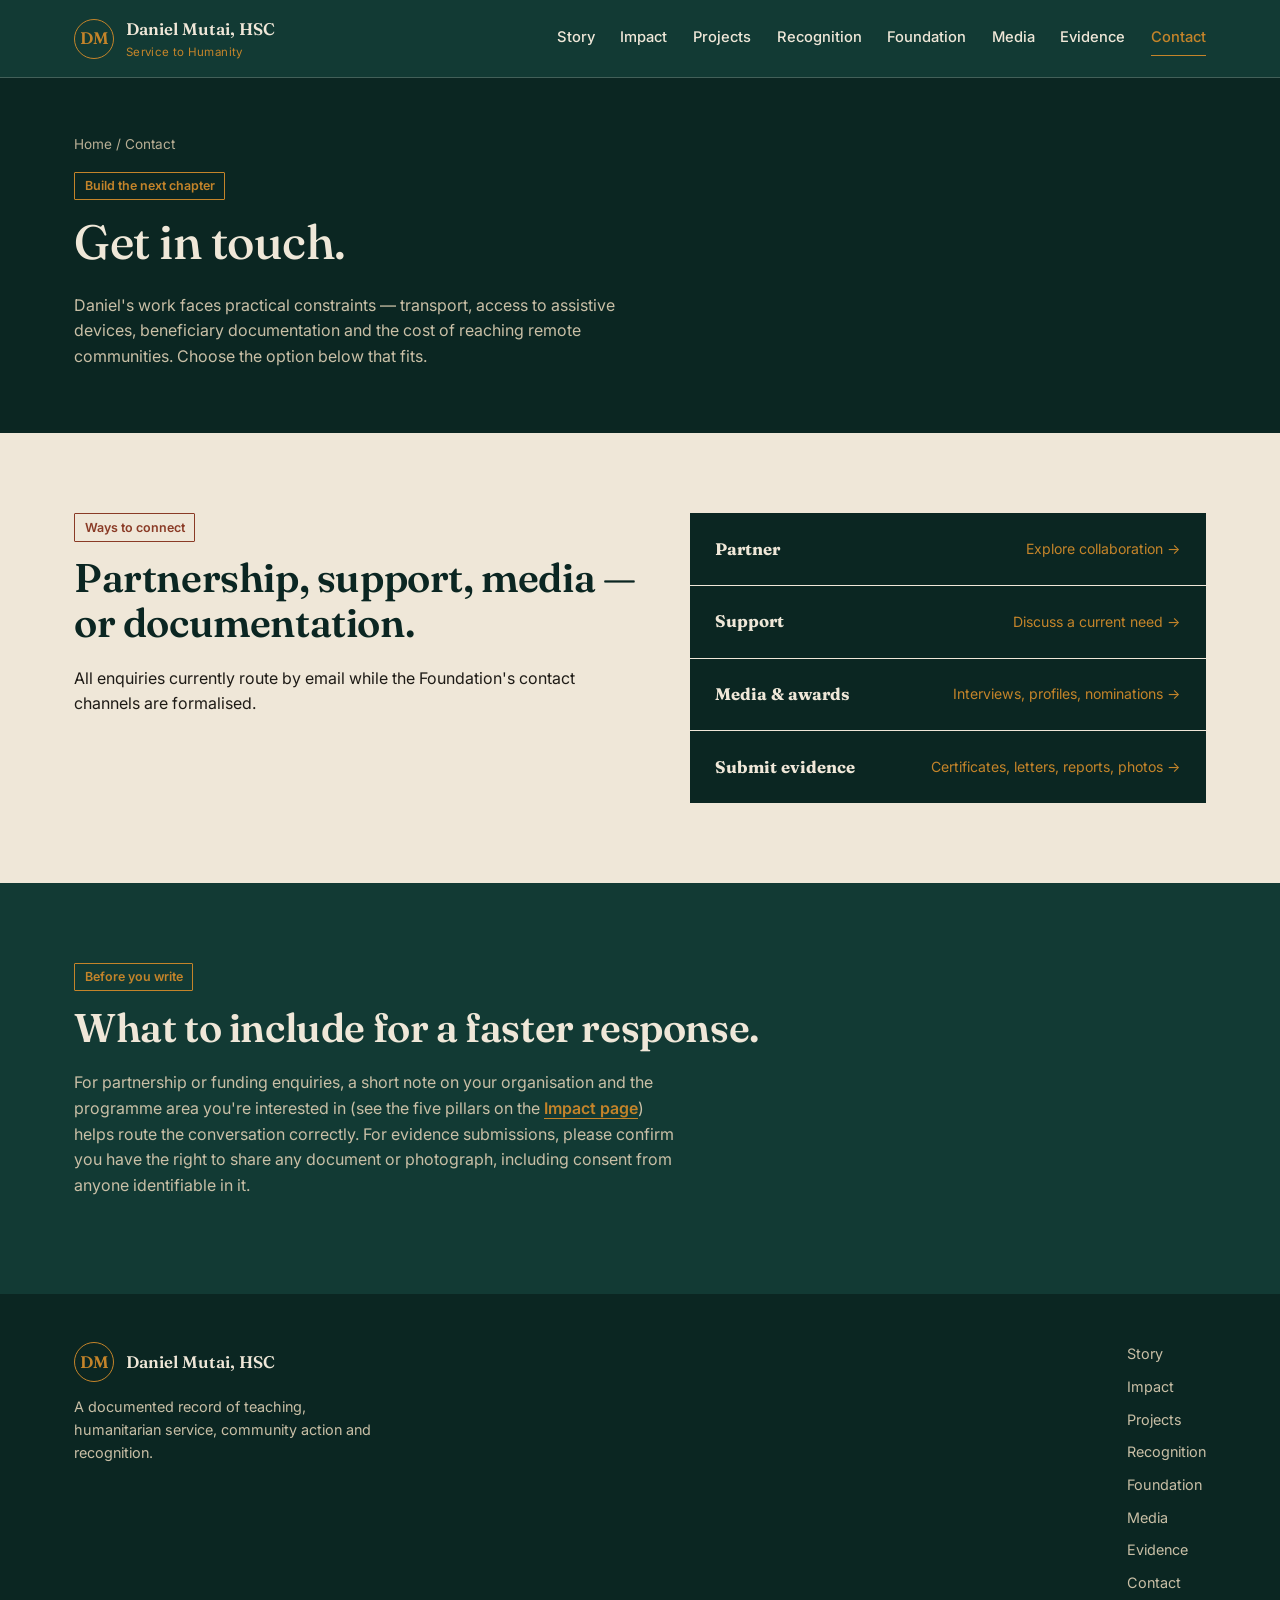
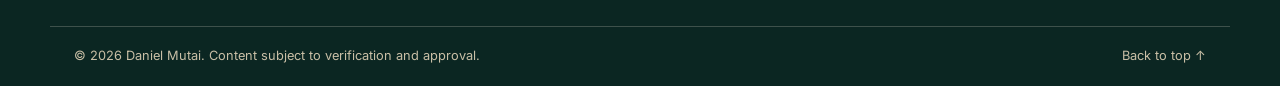
==== pages/contact.html @ 1864e858 "Add files via upload" ====
<!doctype html>
<html lang="en">
<head>
  <meta charset="utf-8">
  <meta name="viewport" content="width=device-width, initial-scale=1">
  <meta name="description" content="Get in touch with Daniel Mutai, HSC for partnerships, support, media enquiries or to contribute documentation to the Evidence Library.">
  <meta name="theme-color" content="#123A34">
  <link rel="canonical" href="contact.html">
  <title>Contact | Daniel Mutai, HSC</title>
  <link rel="stylesheet" href="../styles.css">
</head>
<body>
  <a class="skip-link" href="#main">Skip to content</a>
  <header class="site-header" id="top">
    <div class="container nav-wrap">
      <a class="brand" href="../index.html" aria-label="Daniel Mutai, HSC — home">
        <span class="brand-mark">DM</span>
        <span class="brand-text"><strong>Daniel Mutai, HSC</strong><small>Service to Humanity</small></span>
      </a>
      <button class="menu-toggle" aria-expanded="false" aria-controls="site-nav" aria-label="Open navigation">☰</button>
      <nav id="site-nav" class="site-nav">
        <a href="story.html">Story</a>
        <a href="impact.html">Impact</a>
        <a href="projects.html">Projects</a>
        <a href="recognition.html">Recognition</a>
        <a href="foundation.html">Foundation</a>
        <a href="media.html">Media</a>
        <a href="evidence.html">Evidence</a>
        <a href="contact.html">Contact</a>
      </nav>
    </div>
  </header>

  <main id="main">
    <section class="page-header">
      <div class="container">
        <p class="breadcrumb"><a href="../index.html">Home</a> / Contact</p>
        <p class="tag">Build the next chapter</p>
        <h1>Get in touch.</h1>
        <p style="max-width:60ch;color:#C9BFA6;">Daniel's work faces practical constraints — transport, access to assistive devices, beneficiary documentation and the cost of reaching remote communities. Choose the option below that fits.</p>
      </div>
    </section>

    <section class="section">
      <div class="container support-grid">
        <div>
          <p class="tag">Ways to connect</p>
          <h2>Partnership, support, media — or documentation.</h2>
          <p>All enquiries currently route by email while the Foundation's contact channels are formalised.</p>
        </div>
        <div class="support-options">
          <a href="mailto:nenyonn@gmail.com?subject=Partnership%20with%20Daniel%20Mutai" class="support-option"><strong>Partner</strong><span>Explore collaboration →</span></a>
          <a href="mailto:nenyonn@gmail.com?subject=Support%20for%20Daniel%20Mutai%20Foundation" class="support-option"><strong>Support</strong><span>Discuss a current need →</span></a>
          <a href="mailto:nenyonn@gmail.com?subject=Media%20or%20Award%20Enquiry" class="support-option"><strong>Media &amp; awards</strong><span>Interviews, profiles, nominations →</span></a>
          <a href="mailto:nenyonn@gmail.com?subject=Evidence%20Library%20Submission" class="support-option"><strong>Submit evidence</strong><span>Certificates, letters, reports, photos →</span></a>
        </div>
      </div>
    </section>

    <section class="section dark-section">
      <div class="container">
        <p class="tag tag-light">Before you write</p>
        <h2>What to include for a faster response.</h2>
        <p style="max-width:60ch;color:#C9BFA6;">For partnership or funding enquiries, a short note on your organisation and the programme area you're interested in (see the five pillars on the <a class="text-link" style="color:var(--gold);border-color:var(--gold);" href="impact.html">Impact page</a>) helps route the conversation correctly. For evidence submissions, please confirm you have the right to share any document or photograph, including consent from anyone identifiable in it.</p>
      </div>
    </section>
  </main>

  <footer class="site-footer">
    <div class="container footer-top">
      <div>
        <a class="footer-brand" href="../index.html">
          <span class="brand-mark">DM</span>
          <span class="brand-text"><strong>Daniel Mutai, HSC</strong></span>
        </a>
        <p class="footer-copy">A documented record of teaching, humanitarian service, community action and recognition.</p>
      </div>
      <nav class="footer-links" aria-label="Footer">
        <a href="story.html">Story</a>
        <a href="impact.html">Impact</a>
        <a href="projects.html">Projects</a>
        <a href="recognition.html">Recognition</a>
        <a href="foundation.html">Foundation</a>
        <a href="media.html">Media</a>
        <a href="evidence.html">Evidence</a>
        <a href="contact.html">Contact</a>
      </nav>
    </div>
    <div class="container footer-bottom">
      <span>© <span data-year></span> Daniel Mutai. Content subject to verification and approval.</span>
      <a href="#top">Back to top ↑</a>
    </div>
  </footer>
  <script src="../script.js"></script>
</body>
</html>
---- styles.css ----
/* ============================================================
   DANIEL MUTAI, HSC — Impact Portfolio
   Design tokens
   ------------------------------------------------------------
   Palette:
     --ink        #1E1B16  warm charcoal (body text)
     --paper      #EFE7D8  warm limestone (page background)
     --paper-deep #E4D9C4  deeper limestone (panels/cards)
     --pine       #123A34  deep pine green (primary / header / footer)
     --pine-deep  #0B2622  darker pine (hover states)
     --gold       #C4842A  marigold gold (primary accent — honour, textile)
     --rust       #8A3B26  brick rust (secondary accent — used sparingly,
                                        recognition / evidence markers)
     --line       #CBB999  hairline rule on paper
     --line-dark  rgba(239,231,216,0.22) hairline rule on pine
   Type:
     Display  — 'Fraunces' (serif, warm, has weight for an honorific)
     Body/UI  — 'Inter' (clean grotesk, does the reading work)
   ============================================================ */

@import url('https://fonts.googleapis.com/css2?family=Fraunces:opsz,wght@9..144,400;9..144,500;9..144,600;9..144,700&family=Inter:wght@400;500;600;700&display=swap');

:root{
  --ink:#1E1B16;
  --ink-soft:#4A4335;
  --paper:#EFE7D8;
  --paper-deep:#E4D9C4;
  --pine:#123A34;
  --pine-deep:#0B2622;
  --pine-soft:#1B4F47;
  --gold:#C4842A;
  --gold-deep:#A66C1E;
  --rust:#8A3B26;
  --line:#CBB999;
  --line-dark:rgba(239,231,216,0.22);
  --paper-text-on-pine:#EFE7D8;
  --radius:2px;
  --max:1180px;
  --serif:'Fraunces', Georgia, serif;
  --sans:'Inter', -apple-system, BlinkMacSystemFont, 'Segoe UI', sans-serif;
}

*,*::before,*::after{ box-sizing:border-box; }
html{ scroll-behavior:smooth; }
@media (prefers-reduced-motion: reduce){
  html{ scroll-behavior:auto; }
  *,*::before,*::after{ animation-duration:0.01ms !important; animation-iteration-count:1 !important; transition-duration:0.01ms !important; scroll-behavior:auto !important; }
}

body{
  margin:0;
  font-family:var(--sans);
  color:var(--ink);
  background:var(--paper);
  line-height:1.6;
  -webkit-font-smoothing:antialiased;
}

img{ max-width:100%; display:block; }
a{ color:inherit; }

h1,h2,h3,h4{
  font-family:var(--serif);
  font-weight:600;
  line-height:1.12;
  margin:0 0 0.5em;
  letter-spacing:-0.01em;
  color:var(--pine-deep);
}
h1{ font-size:clamp(2.4rem, 5vw, 4.2rem); font-weight:500; }
h2{ font-size:clamp(1.7rem, 3.2vw, 2.5rem); }
h3{ font-size:1.2rem; }

p{ margin:0 0 1em; max-width:62ch; }
p.wide{ max-width:none; }

.container{
  max-width:var(--max);
  margin:0 auto;
  padding:0 1.5rem;
}

.skip-link{
  position:absolute; left:-999px; top:0;
  background:var(--gold); color:var(--pine-deep);
  padding:0.75rem 1.25rem; z-index:1000; font-weight:600;
}
.skip-link:focus{ left:1rem; top:1rem; }

:focus-visible{ outline:3px solid var(--gold); outline-offset:2px; }

/* ---------- Header ---------- */
.site-header{
  background:var(--pine);
  color:var(--paper);
  border-bottom:1px solid var(--line-dark);
  position:sticky; top:0; z-index:200;
}
.nav-wrap{
  display:flex; align-items:center; justify-content:space-between;
  padding:1rem 1.5rem;
  gap:1rem;
}
.brand{
  display:flex; align-items:center; gap:0.75rem;
  text-decoration:none; color:var(--paper);
}
.brand-mark{
  font-family:var(--serif); font-weight:600; font-size:1.05rem;
  border:1px solid var(--gold); color:var(--gold);
  width:2.5rem; height:2.5rem; display:flex; align-items:center; justify-content:center;
  border-radius:50%;
  flex-shrink:0;
}
.brand-text strong{
  display:block; font-family:var(--serif); font-size:1.05rem; font-weight:600;
}
.brand-text small{
  display:block; font-size:0.72rem; color:var(--gold); letter-spacing:0.03em;
}
.menu-toggle{
  display:none; background:none; border:1px solid var(--line-dark); color:var(--paper);
  font-size:1.2rem; padding:0.4rem 0.7rem; cursor:pointer;
}
.site-nav{ display:flex; align-items:center; gap:1.6rem; flex-wrap:wrap; }
.site-nav a{
  text-decoration:none; color:var(--paper); font-size:0.92rem; font-weight:500;
  padding:0.3rem 0; border-bottom:1px solid transparent;
}
.site-nav a:hover, .site-nav a.active{ border-bottom-color:var(--gold); color:var(--gold); }

@media (max-width:900px){
  .menu-toggle{ display:block; }
  .site-nav{
    display:none; flex-direction:column; align-items:flex-start; gap:0.9rem;
    width:100%; padding:1rem 1.5rem 1.5rem;
    background:var(--pine);
  }
  .site-nav.open{ display:flex; }
}

/* ---------- Hero ---------- */
.hero{ position:relative; color:var(--paper); overflow:hidden; }
.hero-image{ position:absolute; inset:0; }
.hero-image img{ width:100%; height:100%; object-fit:cover; }
.hero-overlay{
  position:absolute; inset:0;
  background:linear-gradient(100deg, rgba(11,38,34,0.94) 0%, rgba(11,38,34,0.82) 42%, rgba(11,38,34,0.45) 100%);
}
.hero-content{ position:relative; padding:6.5rem 1.5rem 5rem; max-width:760px; }
.hero-tag{
  font-family:var(--sans); font-weight:600; color:var(--gold);
  font-size:0.95rem; letter-spacing:0.02em; margin-bottom:1rem;
  display:flex; align-items:center; gap:0.6rem;
}
.hero-tag .badge{
  border:1px solid var(--gold); padding:0.15rem 0.55rem; border-radius:1px; font-size:0.78rem;
}
.hero h1{ color:var(--paper); }
.hero .role-line{
  font-size:1.15rem; color:#D9CFB8; margin-bottom:1.2rem; font-weight:500;
}
.hero-copy{ font-size:1.08rem; color:#E7DFCC; max-width:56ch; }
.hero-actions{ display:flex; gap:1rem; flex-wrap:wrap; margin-top:1.6rem; }

.button{
  display:inline-block; text-decoration:none; font-weight:600; font-size:0.95rem;
  padding:0.85rem 1.6rem; border-radius:1px; border:1px solid transparent;
  transition:background 0.15s ease, color 0.15s ease, border-color 0.15s ease;
}
.button-primary{ background:var(--gold); color:var(--pine-deep); }
.button-primary:hover{ background:var(--gold-deep); }
.button-ghost{ border-color:rgba(239,231,216,0.5); color:var(--paper); }
.button-ghost:hover{ border-color:var(--gold); color:var(--gold); }
.button-dark{ background:var(--pine); color:var(--paper); }
.button-dark:hover{ background:var(--pine-deep); }

/* ---------- Passport / stat strip ---------- */
.passport{
  background:var(--paper-deep);
  border-bottom:1px solid var(--line);
}
.passport-grid{
  display:grid; grid-template-columns:repeat(5,1fr);
  gap:0;
}
.passport-grid > div{
  padding:1.6rem 1.4rem;
  border-left:1px solid var(--line);
}
.passport-grid > div:first-child{ border-left:none; }
.passport-grid strong{
  display:block; font-family:var(--serif); font-size:1.7rem; color:var(--pine); font-weight:600;
}
.passport-grid span{ font-size:0.82rem; color:var(--ink-soft); }
@media (max-width:900px){
  .passport-grid{ grid-template-columns:repeat(2,1fr); }
  .passport-grid > div:nth-child(3){ border-left:none; }
}

/* ---------- Sections ---------- */
.section{ padding:5rem 0; }
.section-tight{ padding:3.5rem 0; }
.section-heading{ max-width:640px; margin-bottom:2.5rem; }
.section-heading p{ color:var(--ink-soft); }
.dark-section{ background:var(--pine); color:var(--paper); }
.dark-section h2, .dark-section h3{ color:var(--paper); }
.dark-section .section-heading p{ color:#C9BFA6; }
.deep-section{ background:var(--pine-deep); color:var(--paper); }
.deep-section h2, .deep-section h3{ color:var(--paper); }

.two-col{ display:grid; grid-template-columns:1fr 1fr; gap:3rem; align-items:start; }
@media (max-width:800px){ .two-col{ grid-template-columns:1fr; } }

.tag{
  display:inline-block; font-size:0.78rem; font-weight:600; color:var(--rust);
  border:1px solid var(--rust); padding:0.2rem 0.6rem; border-radius:1px; margin-bottom:0.9rem;
}
.tag-gold{ color:var(--gold-deep); border-color:var(--gold-deep); }
.tag-light{ color:var(--gold); border-color:var(--gold); }

/* ---------- Cards / grids ---------- */
.card-grid{ display:grid; grid-template-columns:repeat(3,1fr); gap:1.6rem; }
@media (max-width:900px){ .card-grid{ grid-template-columns:repeat(2,1fr); } }
@media (max-width:600px){ .card-grid{ grid-template-columns:1fr; } }

.pillar-card{
  background:var(--paper-deep);
  border:1px solid var(--line);
  padding:1.8rem 1.6rem;
}
.pillar-card .icon{ font-size:1.6rem; color:var(--pine); margin-bottom:0.9rem; }
.pillar-card h3{ margin-bottom:0.5rem; }
.pillar-card p{ font-size:0.95rem; color:var(--ink-soft); margin-bottom:0.6rem; }
.pillar-card .status{ font-size:0.78rem; font-weight:600; color:var(--rust); }

.evidence-card{
  border:1px solid var(--line);
  padding:1.6rem;
  background:var(--paper);
}
.evidence-card h3{ margin-bottom:0.4rem; }
.evidence-card .count{
  font-family:var(--serif); font-size:2.2rem; color:var(--pine); display:block; margin-bottom:0.3rem;
}
.evidence-card .status-pending{
  display:inline-block; margin-top:0.6rem; font-size:0.78rem; font-weight:600;
  color:var(--rust); border-top:1px solid var(--line); padding-top:0.6rem;
}

/* ---------- Timeline ---------- */
.timeline{ position:relative; padding-left:2rem; border-left:2px solid var(--line); }
.timeline article{ position:relative; padding-bottom:2.4rem; }
.timeline article:last-child{ padding-bottom:0; }
.timeline article::before{
  content:''; position:absolute; left:-2.55rem; top:0.3rem;
  width:0.7rem; height:0.7rem; background:var(--gold); border-radius:50%;
  border:2px solid var(--paper);
}
.timeline .year{
  font-family:var(--serif); color:var(--pine); font-weight:600; font-size:1rem; display:block; margin-bottom:0.2rem;
}
.timeline h3{ margin-bottom:0.3rem; font-size:1.05rem; }
.timeline p{ color:var(--ink-soft); font-size:0.95rem; }

/* ---------- Recognition / award list ---------- */
.award-list{ display:flex; flex-direction:column; gap:0; border-top:1px solid var(--line); }
.award-row{
  display:grid; grid-template-columns:5rem 1fr auto; gap:1.2rem; align-items:center;
  padding:1.3rem 0; border-bottom:1px solid var(--line);
}
.award-row .year{ font-family:var(--serif); font-size:1.1rem; color:var(--pine); }
.award-row h3{ font-size:1.02rem; margin-bottom:0.15rem; }
.award-row p{ font-size:0.88rem; color:var(--ink-soft); margin:0; }
.award-row .verify{ font-size:0.78rem; font-weight:600; white-space:nowrap; }
.verify-confirmed{ color:var(--pine); }
.verify-pending{ color:var(--rust); }
@media (max-width:700px){
  .award-row{ grid-template-columns:1fr; gap:0.3rem; }
}

/* ---------- Quote ---------- */
.quote{ display:flex; gap:0.8rem; align-items:flex-start; margin:1.4rem 0; }
.quote span{ font-family:var(--serif); font-size:2.4rem; color:var(--gold); line-height:1; }
.quote p{ font-family:var(--serif); font-size:1.25rem; font-style:italic; color:var(--pine-deep); margin:0; }

/* ---------- Media / press ---------- */
.media-card{
  display:grid; grid-template-columns:auto 1fr; gap:1.5rem;
  border:1px solid var(--line); padding:1.8rem; align-items:start; background:var(--paper-deep);
}
.media-badge{
  background:var(--pine); color:var(--paper); font-size:0.72rem; font-weight:700;
  padding:0.35rem 0.6rem; letter-spacing:0.04em;
}
.media-date{ font-size:0.85rem; color:var(--ink-soft); margin-bottom:0.3rem; }
@media (max-width:600px){ .media-card{ grid-template-columns:1fr; } }

/* ---------- Support / contact ---------- */
.support-grid{ display:grid; grid-template-columns:1.1fr 1fr; gap:3rem; align-items:start; }
@media (max-width:850px){ .support-grid{ grid-template-columns:1fr; } }
.support-options{ display:flex; flex-direction:column; gap:1px; background:var(--line-dark); }
.support-option{
  display:flex; justify-content:space-between; align-items:center;
  background:var(--pine-deep); color:var(--paper); text-decoration:none;
  padding:1.4rem 1.6rem; transition:background 0.15s ease;
}
.support-option:hover{ background:var(--pine-soft); }
.support-option strong{ font-family:var(--serif); font-size:1.05rem; }
.support-option span{ color:var(--gold); font-size:0.88rem; }

/* ---------- Portrait / images ---------- */
.portrait-frame{ position:relative; }
.portrait-frame img{ width:100%; height:auto; }
.portrait-caption{
  position:absolute; bottom:0; left:0; background:var(--pine); color:var(--paper);
  font-size:0.8rem; padding:0.5rem 1rem; font-weight:600;
}

/* ---------- Page header (subpages) ---------- */
.page-header{
  background:var(--pine-deep); color:var(--paper); padding:3.5rem 0 3rem;
}
.page-header .tag{ color:var(--gold); border-color:var(--gold); }
.page-header h1{ color:var(--paper); font-size:clamp(2rem,4vw,3rem); }
.breadcrumb{ font-size:0.85rem; color:#B9AF95; margin-bottom:1rem; }
.breadcrumb a{ color:#B9AF95; text-decoration:none; }
.breadcrumb a:hover{ color:var(--gold); }

/* ---------- Table (evidence library) ---------- */
.evidence-table{ width:100%; border-collapse:collapse; margin-top:1rem; }
.evidence-table th, .evidence-table td{
  text-align:left; padding:0.9rem 1rem; border-bottom:1px solid var(--line); font-size:0.92rem;
}
.evidence-table th{ font-family:var(--serif); font-weight:600; color:var(--pine); }

/* ---------- Footer ---------- */
.site-footer{ background:var(--pine-deep); color:#C9BFA6; }
.footer-top{
  display:flex; justify-content:space-between; gap:2rem; flex-wrap:wrap;
  padding:3rem 1.5rem 2rem;
}
.footer-brand{ text-decoration:none; color:var(--paper); display:flex; gap:0.75rem; align-items:center; margin-bottom:0.8rem; }
.footer-copy{ max-width:34ch; font-size:0.9rem; }
.footer-links{ display:flex; flex-direction:column; gap:0.6rem; }
.footer-links a{ text-decoration:none; color:#C9BFA6; font-size:0.9rem; }
.footer-links a:hover{ color:var(--gold); }
.footer-bottom{
  display:flex; justify-content:space-between; flex-wrap:wrap; gap:0.6rem;
  padding:1.2rem 1.5rem; border-top:1px solid var(--line-dark); font-size:0.8rem;
}
.footer-bottom a{ text-decoration:none; color:#C9BFA6; }
.footer-bottom a:hover{ color:var(--gold); }

/* ---------- Utility ---------- */
.text-link{ color:var(--pine); font-weight:600; text-decoration:none; border-bottom:1px solid var(--gold); }
.text-link:hover{ color:var(--gold-deep); }
.center{ text-align:center; }
.mt-lg{ margin-top:3rem; }
.note{
  font-size:0.85rem; color:var(--ink-soft); border-left:3px solid var(--rust);
  padding:0.8rem 1rem; background:var(--paper-deep); margin-top:1.5rem; max-width:60ch;
}
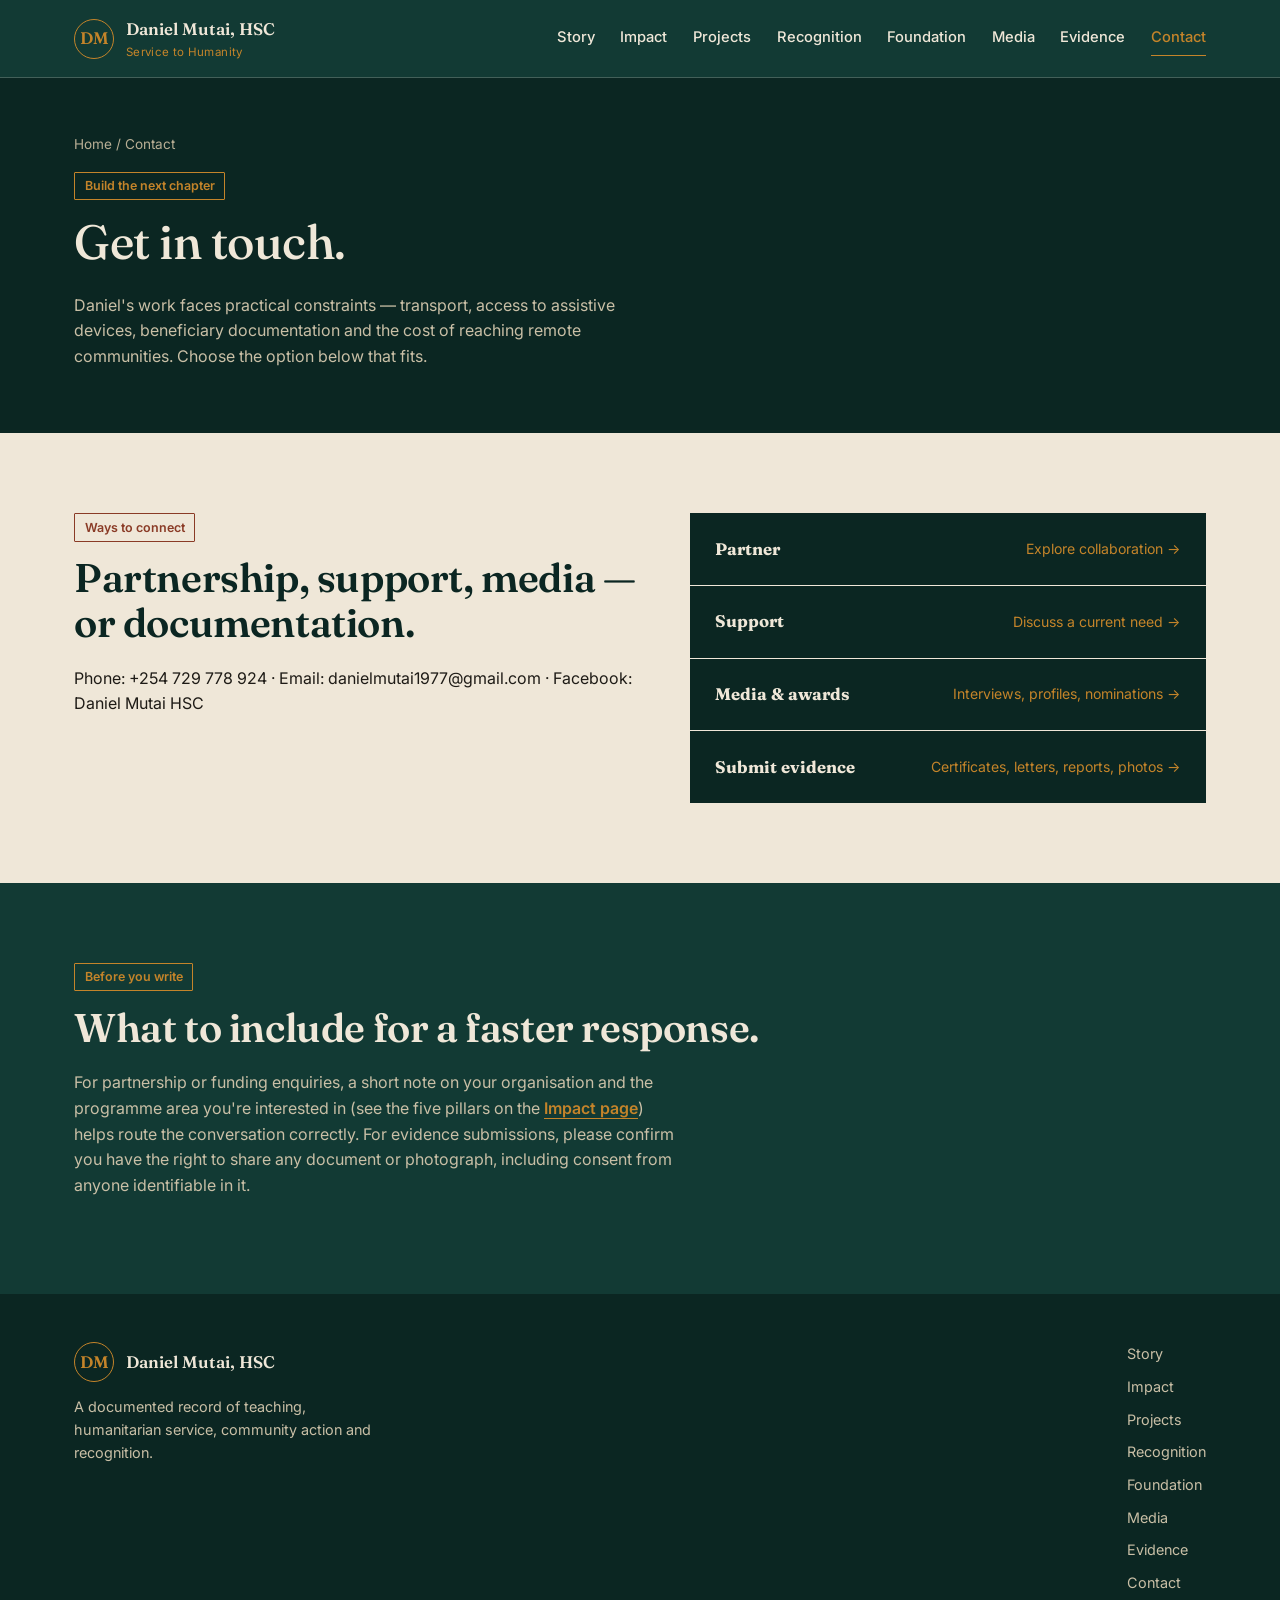
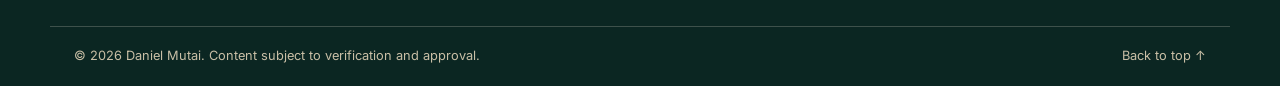
==== commit 5299bc6b: "Add files via upload" ====
--- a/pages/contact.html
+++ b/pages/contact.html
@@ -46,13 +46,13 @@
         <div>
           <p class="tag">Ways to connect</p>
           <h2>Partnership, support, media — or documentation.</h2>
-          <p>All enquiries currently route by email while the Foundation's contact channels are formalised.</p>
+          <p>Phone: +254 729 778 924 · Email: danielmutai1977@gmail.com · Facebook: Daniel Mutai HSC</p>
         </div>
         <div class="support-options">
-          <a href="mailto:nenyonn@gmail.com?subject=Partnership%20with%20Daniel%20Mutai" class="support-option"><strong>Partner</strong><span>Explore collaboration →</span></a>
-          <a href="mailto:nenyonn@gmail.com?subject=Support%20for%20Daniel%20Mutai%20Foundation" class="support-option"><strong>Support</strong><span>Discuss a current need →</span></a>
-          <a href="mailto:nenyonn@gmail.com?subject=Media%20or%20Award%20Enquiry" class="support-option"><strong>Media &amp; awards</strong><span>Interviews, profiles, nominations →</span></a>
-          <a href="mailto:nenyonn@gmail.com?subject=Evidence%20Library%20Submission" class="support-option"><strong>Submit evidence</strong><span>Certificates, letters, reports, photos →</span></a>
+          <a href="mailto:danielmutai1977@gmail.com?subject=Partnership%20with%20Daniel%20Mutai" class="support-option"><strong>Partner</strong><span>Explore collaboration →</span></a>
+          <a href="mailto:danielmutai1977@gmail.com?subject=Support%20for%20Daniel%20Mutai%20Foundation" class="support-option"><strong>Support</strong><span>Discuss a current need →</span></a>
+          <a href="mailto:danielmutai1977@gmail.com?subject=Media%20or%20Award%20Enquiry" class="support-option"><strong>Media &amp; awards</strong><span>Interviews, profiles, nominations →</span></a>
+          <a href="mailto:danielmutai1977@gmail.com?subject=Evidence%20Library%20Submission" class="support-option"><strong>Submit evidence</strong><span>Certificates, letters, reports, photos →</span></a>
         </div>
       </div>
     </section>
